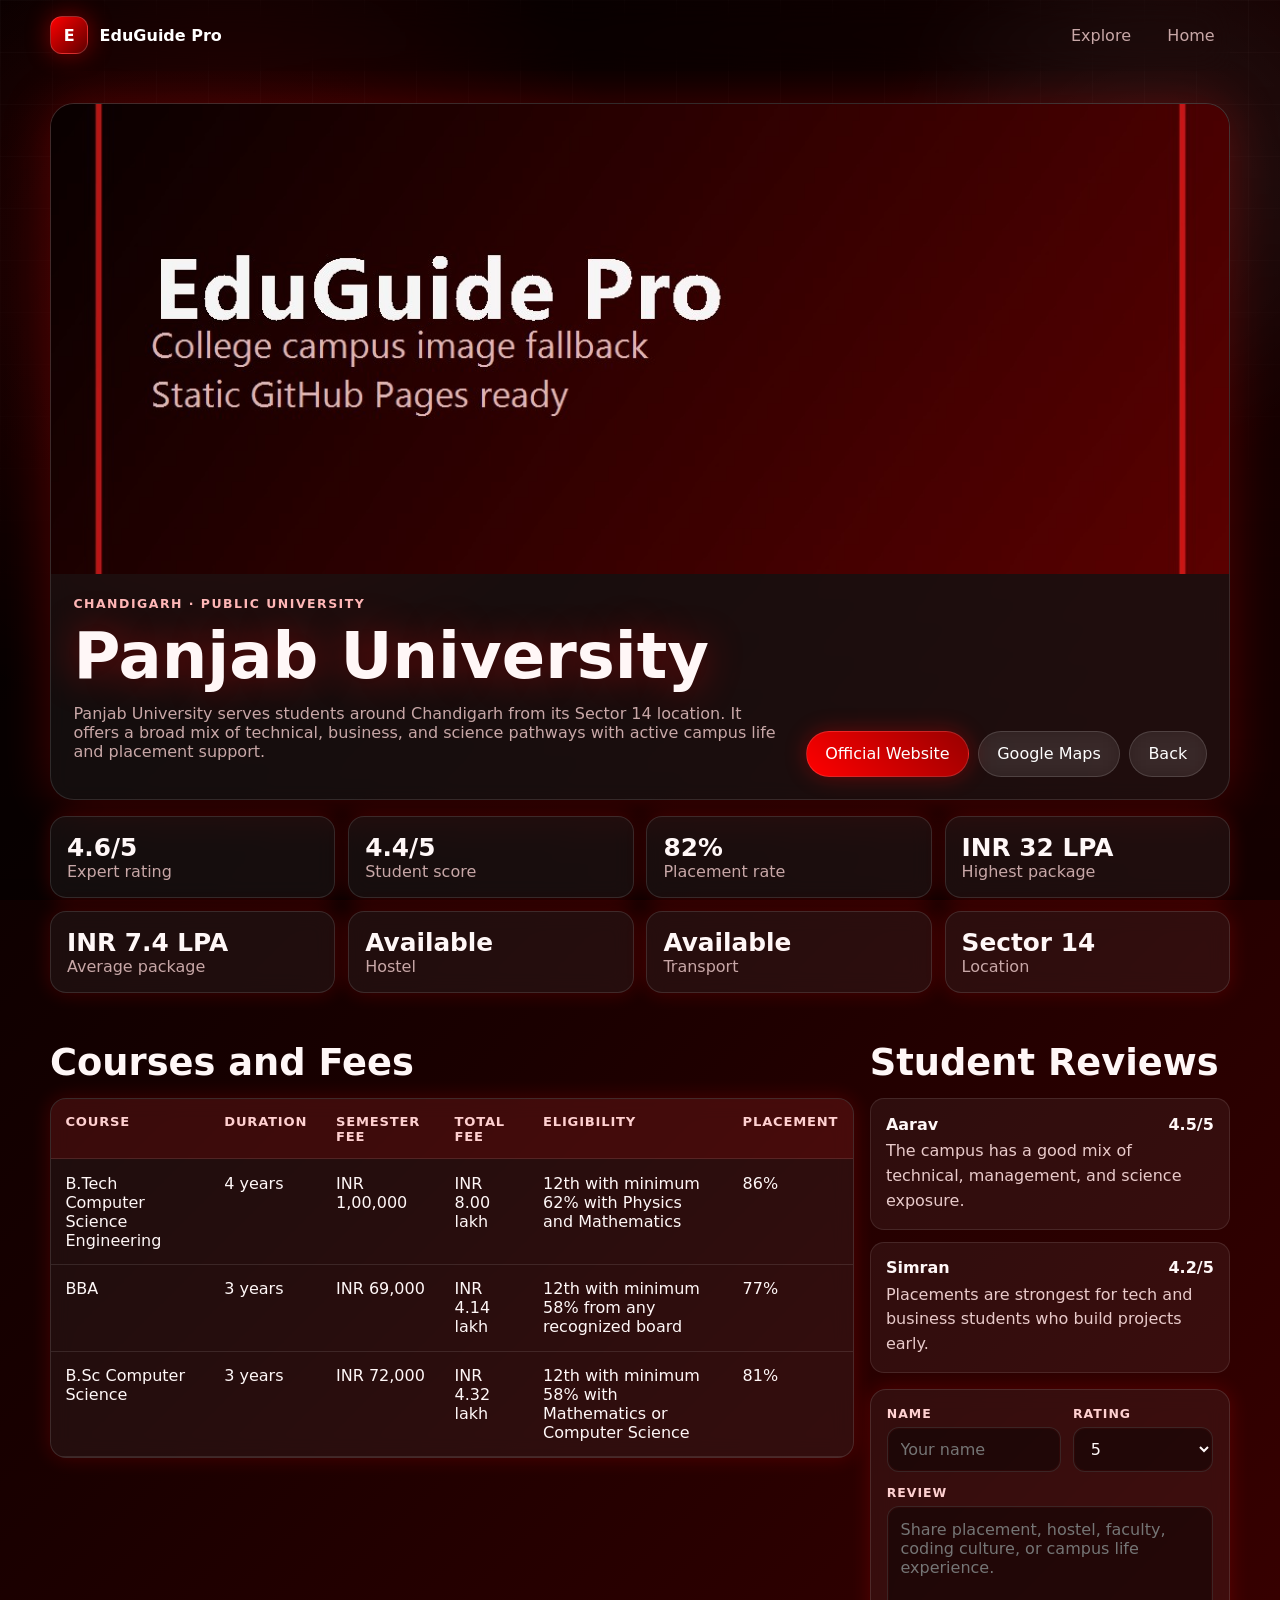
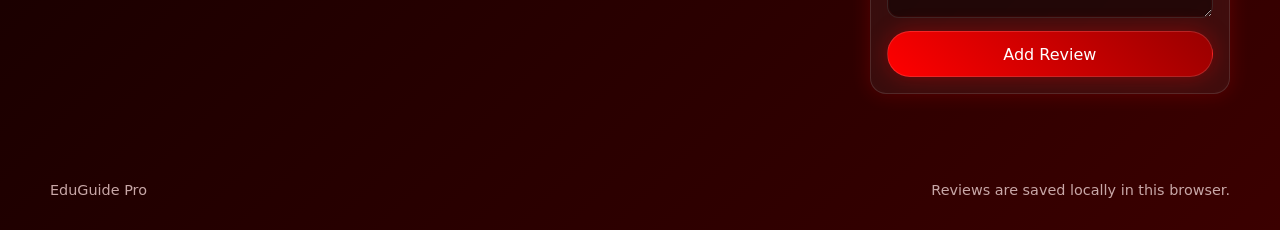
==== details.html @ 9f80b4f3 "updated real college images dataset" ====
<!DOCTYPE html>
<html lang="en">
<head>
  <meta charset="UTF-8">
  <meta name="viewport" content="width=device-width, initial-scale=1.0">
  <title>College Details | EduGuide Pro</title>
  <meta name="description" content="College details with courses, fees, placement packages, hostel, transport, reviews, website, and maps.">
  <link rel="stylesheet" href="./style.css">
</head>
<body data-page="details">
  <header class="site-header">
    <a class="brand" href="./index.html" aria-label="EduGuide Pro home">
      <span class="brand-mark">E</span>
      <span>EduGuide Pro</span>
    </a>
    <nav class="top-nav" aria-label="Primary navigation">
      <a href="./explore.html">Explore</a>
      <a href="./index.html">Home</a>
    </nav>
  </header>

  <main id="detailsRoot" class="details-shell" aria-live="polite">
    <section class="loading-panel">
      <h1>Loading college profile...</h1>
      <p>Fetching details from the local dataset.</p>
    </section>
  </main>

  <footer class="site-footer">
    <span>EduGuide Pro</span>
    <span>Reviews are saved locally in this browser.</span>
  </footer>

  <script src="./script.js"></script>
</body>
</html>
---- style.css ----
:root {
  --bg: #050000;
  --bg-2: #120000;
  --red: #ff1616;
  --red-dark: #8c0000;
  --red-soft: rgba(255, 0, 0, 0.22);
  --text: #fff7f7;
  --muted: #c8a7a7;
  --panel: rgba(255, 255, 255, 0.05);
  --panel-strong: rgba(255, 255, 255, 0.09);
  --line: rgba(255, 255, 255, 0.12);
  --shadow: 0 0 20px rgba(255, 0, 0, 0.2);
  --radius: 16px;
  --radius-small: 12px;
  color-scheme: dark;
}

* {
  box-sizing: border-box;
}

html {
  scroll-behavior: smooth;
}

body {
  min-height: 100vh;
  margin: 0;
  font-family: Inter, ui-sans-serif, system-ui, -apple-system, BlinkMacSystemFont, "Segoe UI", sans-serif;
  color: var(--text);
  background:
    radial-gradient(circle at 15% 15%, rgba(255, 24, 24, 0.2), transparent 28rem),
    radial-gradient(circle at 90% 10%, rgba(255, 255, 255, 0.09), transparent 18rem),
    linear-gradient(135deg, #000000, #1a0000, #3b0000);
  letter-spacing: 0;
}

body::before {
  position: fixed;
  inset: 0;
  z-index: -2;
  content: "";
  background-image:
    linear-gradient(rgba(255, 255, 255, 0.025) 1px, transparent 1px),
    linear-gradient(90deg, rgba(255, 255, 255, 0.025) 1px, transparent 1px);
  background-size: 52px 52px;
  mask-image: linear-gradient(to bottom, black, transparent 88%);
}

body::after {
  position: fixed;
  inset: 0;
  z-index: -1;
  pointer-events: none;
  content: "";
  background: linear-gradient(180deg, rgba(0, 0, 0, 0.05), rgba(0, 0, 0, 0.48));
}

a {
  color: inherit;
  text-decoration: none;
}

button,
input,
select,
textarea {
  font: inherit;
}

button {
  border: 0;
}

.site-header {
  position: sticky;
  top: 0;
  z-index: 20;
  display: flex;
  align-items: center;
  justify-content: space-between;
  gap: 1rem;
  width: min(1180px, calc(100% - 2rem));
  margin: 0 auto;
  padding: 1rem 0;
  backdrop-filter: blur(16px);
}

.brand {
  display: inline-flex;
  align-items: center;
  gap: 0.7rem;
  min-width: 0;
  font-weight: 800;
  color: #ffffff;
}

.brand-mark {
  display: grid;
  width: 2.4rem;
  height: 2.4rem;
  place-items: center;
  border: 1px solid rgba(255, 255, 255, 0.18);
  border-radius: 12px;
  background: linear-gradient(135deg, #ff0000, #5e0000);
  box-shadow: 0 0 24px rgba(255, 0, 0, 0.45);
}

.top-nav {
  display: flex;
  flex-wrap: wrap;
  align-items: center;
  justify-content: flex-end;
  gap: 0.35rem;
}

.top-nav a {
  min-height: 2.35rem;
  padding: 0.55rem 0.9rem;
  border: 1px solid transparent;
  border-radius: 999px;
  color: var(--muted);
}

.top-nav a:hover,
.top-nav a[aria-current="page"] {
  color: #fff;
  border-color: rgba(255, 255, 255, 0.16);
  background: rgba(255, 255, 255, 0.07);
}

.hero-section {
  position: relative;
  display: grid;
  grid-template-columns: minmax(0, 1fr) minmax(260px, 360px);
  gap: 2rem;
  align-items: end;
  width: min(1180px, calc(100% - 2rem));
  min-height: calc(100vh - 5rem);
  margin: 0 auto;
  padding: clamp(3rem, 7vw, 7rem) 0 4rem;
}

.hero-backdrop {
  position: absolute;
  inset: 1rem 0 2rem;
  z-index: -1;
  overflow: hidden;
  border: 1px solid rgba(255, 255, 255, 0.08);
  border-radius: 28px;
  background:
    linear-gradient(90deg, rgba(0, 0, 0, 0.86), rgba(0, 0, 0, 0.35)),
    url("https://images.unsplash.com/photo-1562774053-701939374585?auto=format&fit=crop&w=1800&q=85") center/cover;
  box-shadow: 0 40px 130px rgba(0, 0, 0, 0.6), 0 0 80px rgba(255, 0, 0, 0.22);
}

.hero-backdrop::after {
  position: absolute;
  inset: 0;
  content: "";
  background: linear-gradient(135deg, rgba(255, 0, 0, 0.24), rgba(0, 0, 0, 0.06) 45%, rgba(0, 0, 0, 0.62));
}

.hero-content {
  max-width: 790px;
  padding: 2rem;
}

.eyebrow {
  margin: 0 0 0.8rem;
  color: #ffb8b8;
  font-size: 0.78rem;
  font-weight: 800;
  text-transform: uppercase;
  letter-spacing: 0.12em;
}

h1,
h2,
h3,
p {
  overflow-wrap: anywhere;
}

h1 {
  max-width: 12ch;
  margin: 0;
  font-size: clamp(2.65rem, 7vw, 6.8rem);
  line-height: 0.92;
  letter-spacing: 0;
  text-shadow: 0 0 38px rgba(255, 0, 0, 0.42);
}

.hero-copy {
  max-width: 760px;
  margin: 1.2rem 0 0;
  color: #f4d7d7;
  font-size: clamp(1rem, 2vw, 1.25rem);
  line-height: 1.7;
}

.hero-actions {
  display: flex;
  flex-wrap: wrap;
  gap: 0.9rem;
  margin-top: 1.8rem;
}

.btn {
  display: inline-flex;
  align-items: center;
  justify-content: center;
  min-height: 2.8rem;
  padding: 0.78rem 1.15rem;
  border: 1px solid rgba(255, 255, 255, 0.14);
  border-radius: 999px;
  color: #fff;
  cursor: pointer;
  transition: transform 180ms ease, box-shadow 180ms ease, border-color 180ms ease, background 180ms ease;
  white-space: nowrap;
}

.btn.primary,
.btn.secondary,
.btn.compact {
  background: linear-gradient(45deg, #ff0000, #990000);
  box-shadow: 0 0 22px rgba(255, 0, 0, 0.32);
}

.btn.ghost {
  background: rgba(255, 255, 255, 0.07);
  backdrop-filter: blur(10px);
}

.btn.secondary {
  width: 100%;
}

.btn.compact {
  min-height: 2.4rem;
  padding: 0.55rem 0.9rem;
}

.btn:hover {
  transform: translateY(-2px) scale(1.02);
  border-color: rgba(255, 255, 255, 0.26);
  box-shadow: 0 0 34px rgba(255, 0, 0, 0.48);
}

.hero-panel {
  display: grid;
  gap: 0.8rem;
  margin: 0 1.5rem 1.5rem 0;
}

.metric {
  min-height: 6.5rem;
  padding: 1rem;
  border: 1px solid rgba(255, 255, 255, 0.12);
  border-radius: var(--radius);
  background: rgba(255, 255, 255, 0.07);
  box-shadow: var(--shadow);
  backdrop-filter: blur(14px);
}

.metric strong {
  display: block;
  font-size: 2rem;
}

.metric span {
  color: var(--muted);
}

.feature-band {
  display: grid;
  grid-template-columns: repeat(3, minmax(0, 1fr));
  gap: 1rem;
  width: min(1180px, calc(100% - 2rem));
  margin: 0 auto 4rem;
}

.feature-band article,
.filter-panel,
.result-toolbar,
.empty-state,
.details-card,
.loading-panel,
.review-form,
.course-table-wrap {
  border: 1px solid rgba(255, 255, 255, 0.12);
  background: rgba(255, 255, 255, 0.05);
  box-shadow: var(--shadow);
  backdrop-filter: blur(10px);
}

.feature-band article {
  padding: 1.2rem;
  border-radius: var(--radius);
}

.feature-icon {
  color: #ffb8b8;
  font-weight: 900;
}

.feature-band h2 {
  margin: 0.7rem 0;
  font-size: 1.15rem;
}

.feature-band p,
.site-footer,
.page-heading p,
.card-meta,
.small-muted,
.empty-state p,
.details-text {
  color: var(--muted);
}

.app-shell,
.details-shell {
  width: min(1180px, calc(100% - 2rem));
  margin: 0 auto;
  padding: 2rem 0 4rem;
}

.page-heading {
  padding: 2rem 0 1.2rem;
}

.page-heading h1 {
  max-width: 980px;
  font-size: clamp(2rem, 4vw, 4.1rem);
  line-height: 1;
}

.filter-panel {
  display: grid;
  grid-template-columns: 1.4fr repeat(4, minmax(140px, 1fr)) minmax(92px, 0.5fr);
  gap: 0.75rem;
  align-items: end;
  padding: 1rem;
  border-radius: var(--radius);
}

.filter-panel label,
.review-form label {
  display: grid;
  gap: 0.4rem;
}

.filter-panel span,
.review-form span {
  color: #ffd1d1;
  font-size: 0.78rem;
  font-weight: 800;
  text-transform: uppercase;
  letter-spacing: 0.08em;
}

input,
select,
textarea {
  width: 100%;
  min-height: 2.8rem;
  border: 1px solid rgba(255, 255, 255, 0.12);
  border-radius: 12px;
  outline: 0;
  color: var(--text);
  background: rgba(0, 0, 0, 0.42);
  box-shadow: inset 0 0 0 1px rgba(255, 0, 0, 0.06);
}

input,
select {
  padding: 0 0.8rem;
}

textarea {
  min-height: 7rem;
  padding: 0.8rem;
  resize: vertical;
}

input:focus,
select:focus,
textarea:focus {
  border-color: rgba(255, 66, 66, 0.7);
  box-shadow: 0 0 0 3px rgba(255, 0, 0, 0.16);
}

.result-toolbar {
  display: flex;
  justify-content: space-between;
  gap: 1rem;
  align-items: center;
  margin: 1rem 0;
  padding: 0.9rem 1rem;
  border-radius: var(--radius);
}

.result-toolbar strong,
.result-toolbar span {
  display: block;
}

.college-grid {
  display: grid;
  grid-template-columns: repeat(3, minmax(0, 1fr));
  gap: 1rem;
}

.card {
  position: relative;
  overflow: hidden;
  min-width: 0;
  border: 1px solid rgba(255, 255, 255, 0.11);
  border-radius: 16px;
  background: rgba(255, 255, 255, 0.05);
  box-shadow: 0 0 20px rgba(255, 0, 0, 0.2);
  backdrop-filter: blur(10px);
  transition: transform 190ms ease, box-shadow 190ms ease, border-color 190ms ease;
}

.card:hover {
  transform: translateY(-5px) scale(1.015);
  border-color: rgba(255, 75, 75, 0.52);
  box-shadow: 0 0 34px rgba(255, 0, 0, 0.42);
}

.card img {
  width: 100%;
  height: 220px;
  object-fit: cover;
  border-radius: 12px;
}

.card-body {
  display: grid;
  gap: 0.65rem;
  padding: 0.95rem;
}

.card h2 {
  min-height: 3rem;
  margin: 0;
  font-size: 1.1rem;
  line-height: 1.35;
}

.card-meta {
  display: flex;
  flex-wrap: wrap;
  gap: 0.45rem;
  align-items: center;
  font-size: 0.9rem;
}

.pill-row {
  display: flex;
  flex-wrap: wrap;
  gap: 0.45rem;
}

.pill {
  display: inline-flex;
  align-items: center;
  min-height: 1.8rem;
  padding: 0.32rem 0.55rem;
  border: 1px solid rgba(255, 255, 255, 0.13);
  border-radius: 999px;
  color: #ffdede;
  background: rgba(255, 255, 255, 0.06);
  font-size: 0.82rem;
}

.pill.hot {
  color: #fff;
  background: rgba(255, 0, 0, 0.22);
}

.card-actions {
  display: flex;
  gap: 0.5rem;
  margin-top: 0.25rem;
}

.card-actions .btn {
  flex: 1;
  min-width: 0;
}

.empty-state,
.loading-panel {
  padding: 2rem;
  border-radius: var(--radius);
  text-align: center;
}

.details-hero {
  overflow: hidden;
  border: 1px solid rgba(255, 255, 255, 0.12);
  border-radius: 24px;
  background: rgba(255, 255, 255, 0.05);
  box-shadow: 0 0 48px rgba(255, 0, 0, 0.25);
  backdrop-filter: blur(10px);
}

.details-cover {
  width: 100%;
  height: clamp(260px, 42vw, 470px);
  object-fit: cover;
  display: block;
}

.details-intro {
  display: grid;
  grid-template-columns: minmax(0, 1fr) auto;
  gap: 1rem;
  align-items: end;
  padding: 1.4rem;
}

.details-intro h1 {
  max-width: 980px;
  font-size: clamp(2rem, 5vw, 4.4rem);
  line-height: 1;
}

.details-actions {
  display: flex;
  flex-wrap: wrap;
  gap: 0.55rem;
  justify-content: flex-end;
}

.stat-grid {
  display: grid;
  grid-template-columns: repeat(4, minmax(0, 1fr));
  gap: 0.8rem;
  margin: 1rem 0;
}

.details-card {
  padding: 1rem;
  border-radius: var(--radius);
}

.details-card strong {
  display: block;
  font-size: clamp(1.2rem, 2vw, 1.55rem);
}

.details-card span {
  color: var(--muted);
}

.details-layout {
  display: grid;
  grid-template-columns: minmax(0, 1.45fr) minmax(280px, 0.65fr);
  gap: 1rem;
}

.section-title {
  margin: 2rem 0 0.9rem;
  font-size: clamp(1.45rem, 3vw, 2.3rem);
}

.course-table-wrap {
  overflow-x: auto;
  border-radius: var(--radius);
}

table {
  width: 100%;
  min-width: 760px;
  border-collapse: collapse;
}

th,
td {
  padding: 0.9rem;
  border-bottom: 1px solid rgba(255, 255, 255, 0.1);
  text-align: left;
  vertical-align: top;
}

th {
  color: #ffd0d0;
  background: rgba(255, 0, 0, 0.12);
  font-size: 0.82rem;
  text-transform: uppercase;
  letter-spacing: 0.06em;
}

.review-list {
  display: grid;
  gap: 0.75rem;
}

.review-item {
  padding: 0.95rem;
  border: 1px solid rgba(255, 255, 255, 0.1);
  border-radius: 14px;
  background: rgba(255, 255, 255, 0.05);
}

.review-item strong {
  display: flex;
  justify-content: space-between;
  gap: 1rem;
  margin-bottom: 0.35rem;
}

.review-item p {
  margin: 0;
  color: #e9caca;
  line-height: 1.55;
}

.review-form {
  display: grid;
  gap: 0.8rem;
  margin-top: 1rem;
  padding: 1rem;
  border-radius: var(--radius);
}

.review-form .form-row {
  display: grid;
  grid-template-columns: 1fr 140px;
  gap: 0.75rem;
}

.site-footer {
  display: flex;
  justify-content: space-between;
  gap: 1rem;
  width: min(1180px, calc(100% - 2rem));
  margin: 0 auto;
  padding: 1.5rem 0 2rem;
  font-size: 0.9rem;
}

.toast {
  position: fixed;
  right: 1rem;
  bottom: 1rem;
  z-index: 50;
  max-width: min(360px, calc(100% - 2rem));
  padding: 0.9rem 1rem;
  border: 1px solid rgba(255, 255, 255, 0.18);
  border-radius: 14px;
  color: #fff;
  background: rgba(40, 0, 0, 0.88);
  box-shadow: 0 0 28px rgba(255, 0, 0, 0.35);
  backdrop-filter: blur(12px);
}

@media (max-width: 1020px) {
  .hero-section,
  .details-layout,
  .details-intro {
    grid-template-columns: 1fr;
  }

  .hero-panel {
    grid-template-columns: repeat(3, minmax(0, 1fr));
    margin: 0 1.5rem 1.5rem;
  }

  .feature-band,
  .college-grid,
  .stat-grid {
    grid-template-columns: repeat(2, minmax(0, 1fr));
  }

  .filter-panel {
    grid-template-columns: repeat(2, minmax(0, 1fr));
  }

  .details-actions {
    justify-content: flex-start;
  }
}

@media (max-width: 680px) {
  .site-header,
  .site-footer,
  .result-toolbar,
  .card-actions,
  .review-form .form-row {
    flex-direction: column;
    align-items: stretch;
  }

  .site-header {
    position: static;
  }

  .top-nav {
    justify-content: flex-start;
  }

  .hero-section {
    width: min(100% - 1rem, 1180px);
    min-height: auto;
    padding-top: 1rem;
  }

  .hero-backdrop {
    inset: 0;
    border-radius: 20px;
  }

  .hero-content {
    padding: 2rem 1rem;
  }

  h1 {
    max-width: 14ch;
  }

  .hero-panel,
  .feature-band,
  .college-grid,
  .stat-grid,
  .filter-panel,
  .details-layout,
  .details-intro,
  .review-form .form-row {
    grid-template-columns: 1fr;
  }

  .hero-panel {
    margin: 0 1rem 1rem;
  }

  .btn {
    width: 100%;
  }

  .details-intro,
  .details-card,
  .filter-panel {
    padding: 0.85rem;
  }

  .card h2 {
    min-height: auto;
  }
}
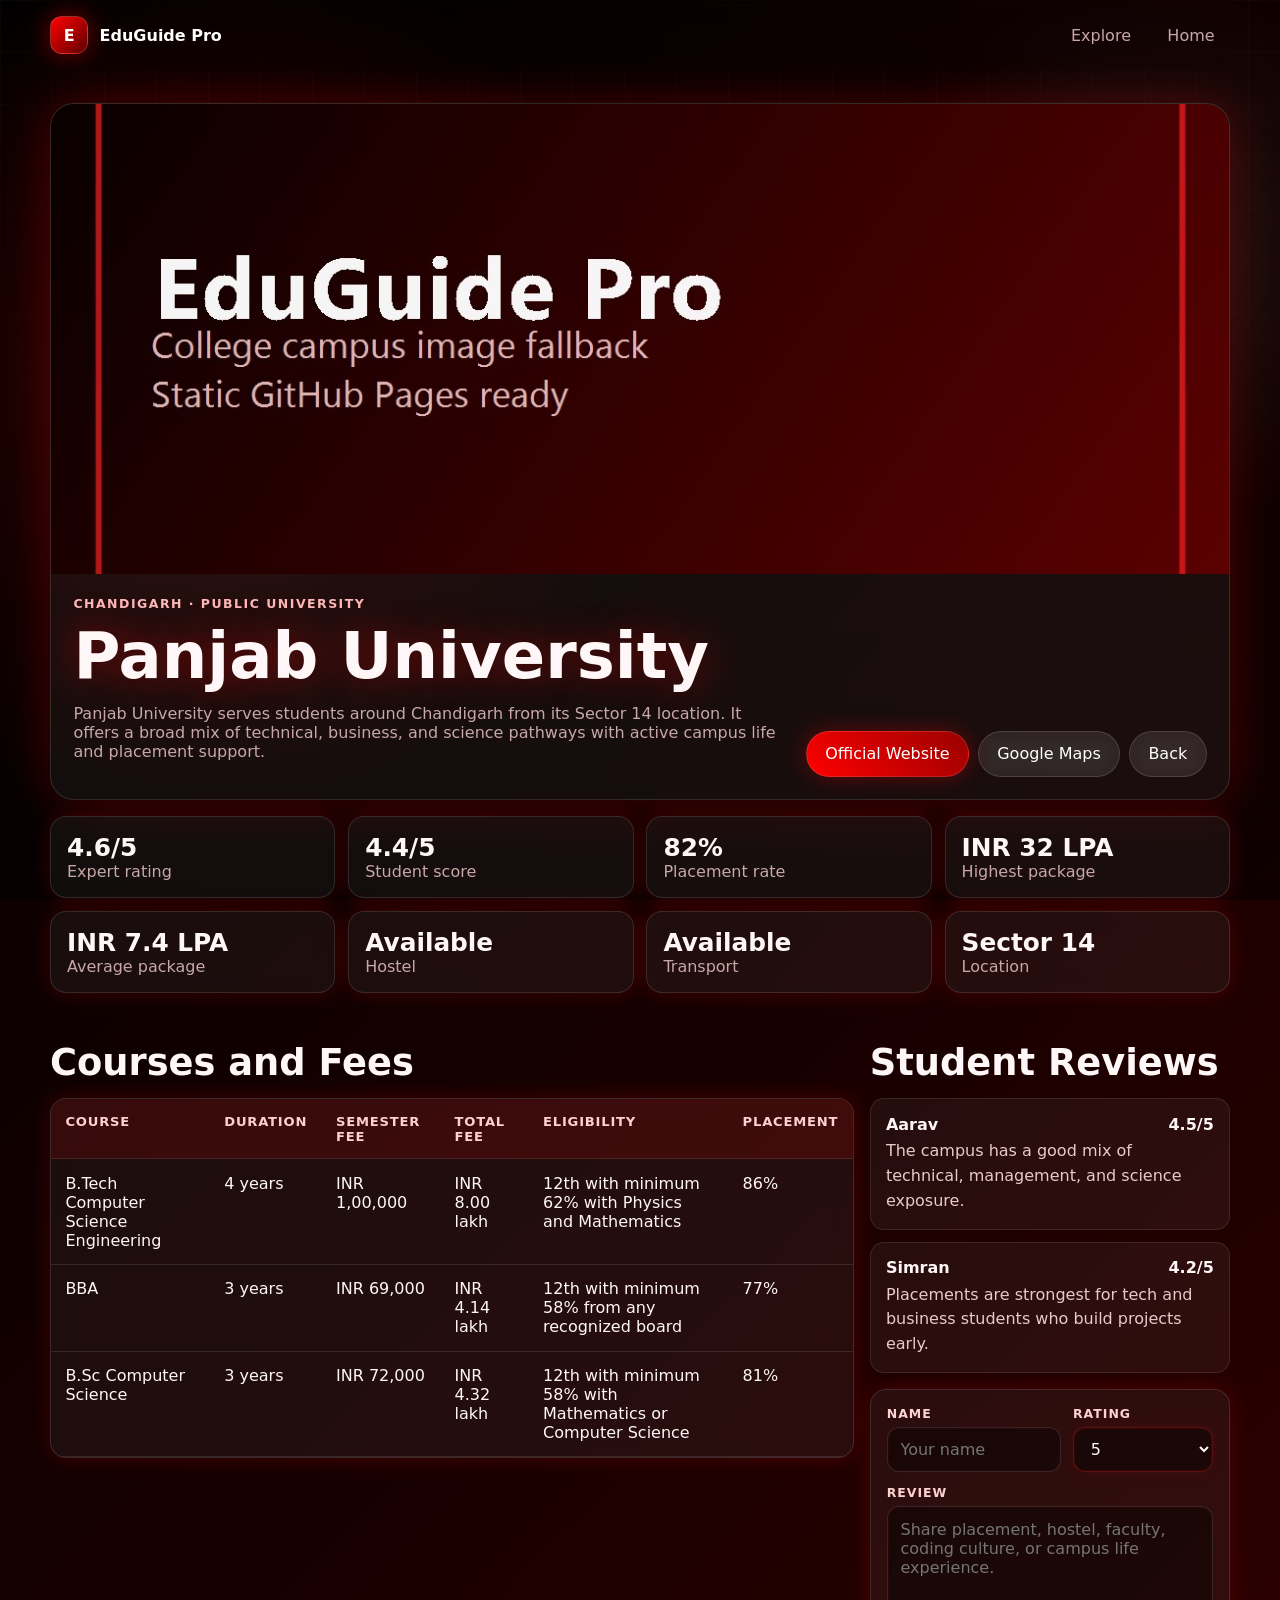
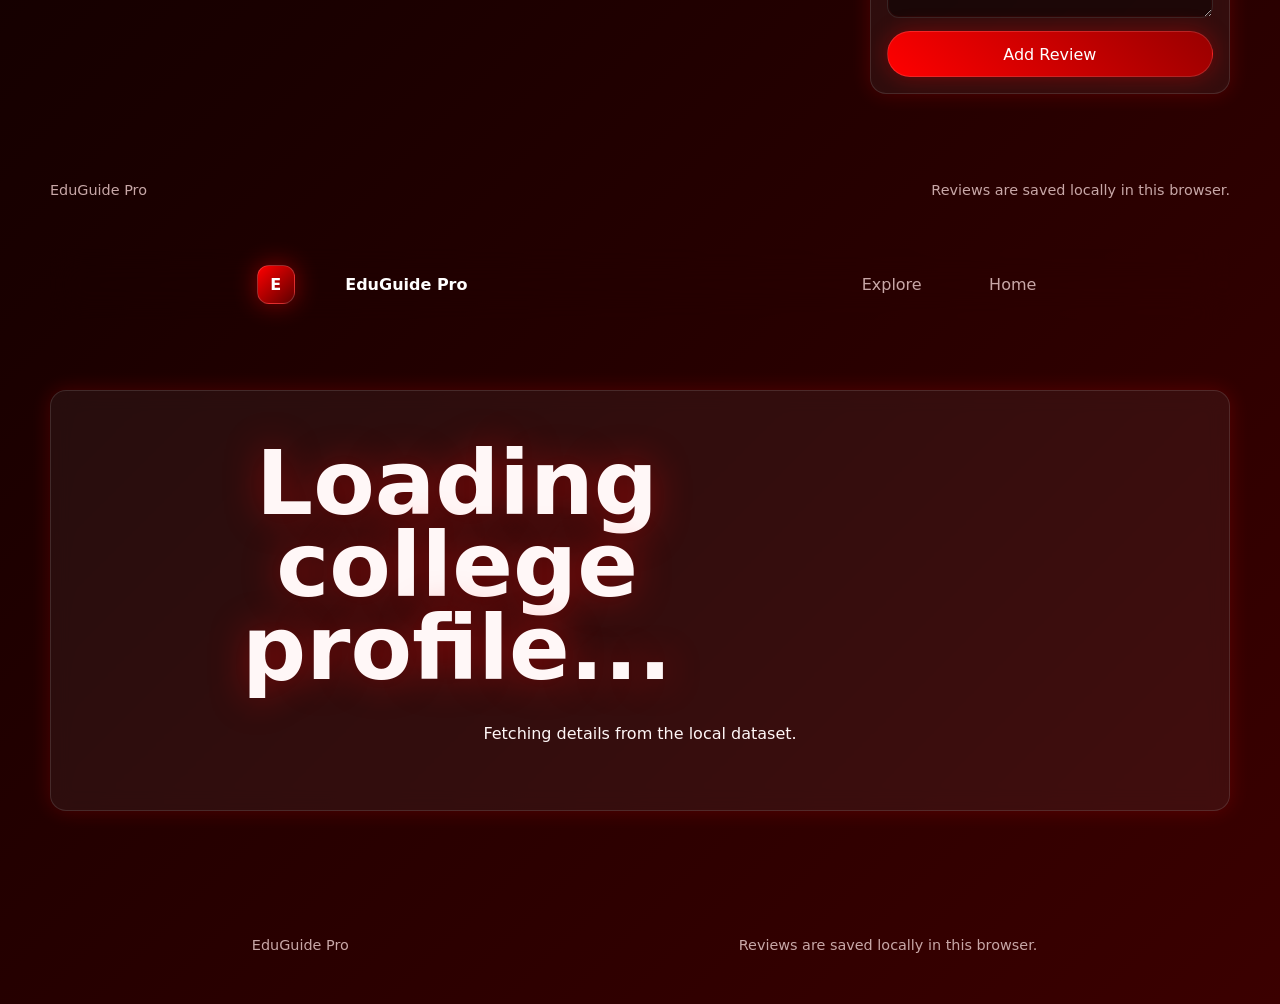
==== commit c6a6b545: "Update details.html" ====
--- a/details.html
+++ b/details.html
@@ -34,3 +34,43 @@
   <script src="./script.js"></script>
 </body>
 </html>
+
+
+<!DOCTYPE html>
+<html lang="en">
+<head>
+  <meta charset="UTF-8">
+  <meta name="viewport" content="width=device-width, initial-scale=1.0">
+  <title>College Details | EduGuide Pro</title>
+  <meta name="description" content="College details with courses, fees, placement packages, hostel, transport, reviews, website, and maps.">
+  <link rel="stylesheet" href="./style.css">
+</head>
+<body data-page="details">
+  <header class="site-header">
+    <a class="brand" href="./index.html" aria-label="EduGuide Pro home">
+      <span class="brand-mark">E</span>
+      <span>EduGuide Pro</span>
+    </a>
+    <nav class="top-nav" aria-label="Primary navigation">
+      <a href="./explore.html">Explore</a>
+      <a href="./index.html">Home</a>
+    </nav>
+  </header>
+
+  <main id="detailsRoot" class="details-shell" aria-live="polite">
+    <section class="loading-panel">
+      <h1>Loading college profile...</h1>
+      <p>Fetching details from the local dataset.</p>
+    </section>
+  </main>
+
+  <footer class="site-footer">
+    <span>EduGuide Pro</span>
+    <span>Reviews are saved locally in this browser.</span>
+  </footer>
+
+  <script src="./script.js"></script>
+</body>
+</html>
+
+
--- a/style.css
+++ b/style.css
@@ -338,7 +338,7 @@
 
 .filter-panel {
   display: grid;
-  grid-template-columns: 1.4fr repeat(4, minmax(140px, 1fr)) minmax(92px, 0.5fr);
+  grid-template-columns: minmax(220px, 1.4fr) repeat(6, minmax(130px, 1fr)) minmax(92px, 0.5fr);
   gap: 0.75rem;
   align-items: end;
   padding: 1rem;
@@ -371,6 +371,16 @@
   color: var(--text);
   background: rgba(0, 0, 0, 0.42);
   box-shadow: inset 0 0 0 1px rgba(255, 0, 0, 0.06);
+}
+
+select {
+  border-color: rgba(255, 44, 44, 0.28);
+  box-shadow: inset 0 0 0 1px rgba(255, 0, 0, 0.1), 0 0 16px rgba(255, 0, 0, 0.08);
+}
+
+select option {
+  color: #ffffff;
+  background: #160000;
 }
 
 input,
--- a/style.css
+++ b/style.css
@@ -338,7 +338,7 @@
 
 .filter-panel {
   display: grid;
-  grid-template-columns: 1.4fr repeat(4, minmax(140px, 1fr)) minmax(92px, 0.5fr);
+  grid-template-columns: minmax(220px, 1.4fr) repeat(6, minmax(130px, 1fr)) minmax(92px, 0.5fr);
   gap: 0.75rem;
   align-items: end;
   padding: 1rem;
@@ -371,6 +371,16 @@
   color: var(--text);
   background: rgba(0, 0, 0, 0.42);
   box-shadow: inset 0 0 0 1px rgba(255, 0, 0, 0.06);
+}
+
+select {
+  border-color: rgba(255, 44, 44, 0.28);
+  box-shadow: inset 0 0 0 1px rgba(255, 0, 0, 0.1), 0 0 16px rgba(255, 0, 0, 0.08);
+}
+
+select option {
+  color: #ffffff;
+  background: #160000;
 }
 
 input,
